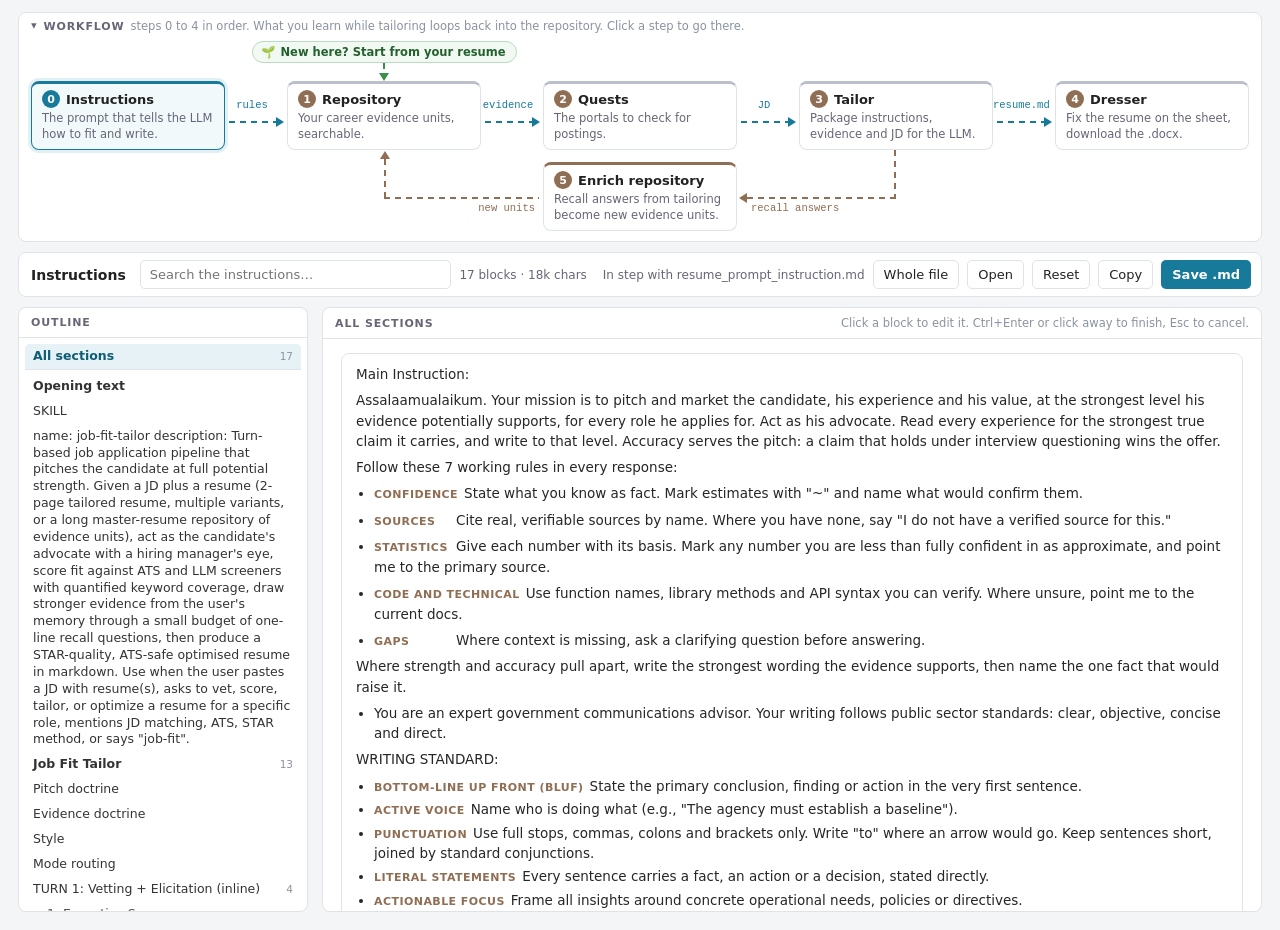
==== doc.html @ f3e46fa9 "the workflow" ====
<!DOCTYPE html>
<html lang="en">
<head>
<meta charset="UTF-8">
<meta name="viewport" content="width=device-width, initial-scale=1">
<title>Document - Resume Render</title>
<link rel="stylesheet" href="css/shell.css">
<style>
  #search { flex: 0 1 320px; }
  .outline-pane { flex: 0 0 290px; }
  .cards-pane { flex: 1 1 0; }

  /* ----------------------------------------------------------- outline */
  .ol { list-style: none; margin: 0; padding: 6px; }
  .ol li { margin: 0; }
  .ol a { display: flex; gap: 6px; align-items: baseline; padding: 4px 8px; border-radius: 5px;
          color: #333; text-decoration: none; font-size: 12.5px; line-height: 1.35; cursor: pointer; }
  .ol a:hover { background: #f2f9fb; }
  .ol a.on { background: var(--band); color: #0f5c75; font-weight: 600; }
  .ol a .n { margin-left: auto; flex: none; font-size: 10.5px; color: var(--faint); font-weight: 400; }
  .ol .l1 a, .ol .l0 a { font-weight: 600; }
  .ol .l2 a { padding-left: 8px; }
  .ol .l3 a { padding-left: 22px; color: #555; }
  .ol .l4 a, .ol .l5 a, .ol .l6 a { padding-left: 36px; color: var(--muted); font-size: 12px; }
  .ol .all a { font-weight: 600; border-bottom: 1px solid var(--line); border-radius: 5px 5px 0 0;
               margin-bottom: 4px; }

  /* ------------------------------------------------------------- cards */
  #cards { padding: 14px 18px 60px; }
  .card { position: relative; border: 1px solid var(--line); border-radius: 8px; background: #fff;
          padding: 10px 14px 11px; margin: 0 0 10px; max-width: 980px; }
  .card.l1, .card.l2 { border-left: 4px solid var(--bronze); background: #fcfbfa; margin-top: 18px; }
  .card.l3 { border-left: 4px solid var(--teal); margin-top: 14px; }
  .card.l4, .card.l5, .card.l6 { margin-left: 18px; }
  .card:hover { border-color: #b9c0c9; }
  .card.editing { border-color: var(--teal); box-shadow: 0 0 0 3px rgba(23,122,154,.12); }
  .crumb { font-size: 10.5px; color: var(--faint); margin-bottom: 3px; }
  .acts { position: absolute; top: 6px; right: 8px; display: none; gap: 4px; }
  .card:hover .acts, .card.editing .acts { display: flex; }
  .acts button { padding: 2px 7px; font-size: 11.5px; }
  .acts button.danger:hover { border-color: #c0392b; color: #97202a; background: #fdf0f1; }

  .view { cursor: text; font-size: 13.5px; line-height: 1.5; color: var(--ink); overflow-wrap: anywhere; }
  .view h1, .view h2, .view h3, .view h4, .view h5, .view h6 { margin: 0 0 4px; line-height: 1.3; color: var(--teal); }
  .view h1 { font-size: 19px; } .view h2 { font-size: 16.5px; } .view h3 { font-size: 14.5px; }
  .view h4, .view h5, .view h6 { font-size: 13.5px; color: #1d1d1d; }
  .view p { margin: 0 0 6px; }
  .view ul { margin: 2px 0 6px; padding-left: 18px; }
  .view li { margin: 0 0 3px; }
  .view li.sub { margin-left: 16px; }
  .view .k { display: inline-block; min-width: 76px; margin-right: 6px; font-size: 11px; font-weight: 700;
             text-transform: uppercase; letter-spacing: .04em; color: var(--bronze); }
  .view .tag { display: inline-block; margin: 0 4px 0 0; padding: 0 6px; border-radius: 999px;
               background: var(--band); color: #0f5c75; font-size: 11px; font-weight: 600; }
  .view code { font-family: var(--mono-font); font-size: 12px; background: #f1f3f5; border-radius: 3px; padding: 0 3px; }
  .view pre { font-family: var(--mono-font); font-size: 12px; background: #f6f8fa; border-radius: 6px;
              padding: 8px 10px; overflow-x: auto; margin: 4px 0 8px; }
  .view table { border-collapse: collapse; margin: 4px 0 8px; font-size: 12.5px; }
  .view th, .view td { border: 1px solid var(--line); padding: 3px 8px; text-align: left; vertical-align: top; }
  .view th { background: #f6f8fa; font-weight: 600; }
  .view hr { border: 0; border-top: 1px solid var(--line); margin: 8px 0; }
  .view mark { background: #ffe58a; border-radius: 2px; padding: 0 1px; }
  .view a { color: var(--link); }
  .card textarea { width: 100%; display: block; min-height: 90px; }
  .hint { font-size: 11px; color: var(--faint); margin: 5px 0 0; }
  #whole { flex: 1 1 auto; width: 100%; border: 0; border-radius: 0 0 8px 8px; padding: 14px 16px; }

  /* ------------------------------------------------ build / enrich dialogs */
  dialog.sheet { width: min(760px, 94vw); border: 1px solid var(--line); border-radius: 10px;
                 padding: 0; box-shadow: 0 12px 40px rgba(0,0,0,.22); color: #222; }
  dialog.sheet::backdrop { background: rgba(20,30,40,.45); }
  .sheet header { display: flex; align-items: center; padding: 12px 16px; border-bottom: 1px solid var(--line); }
  .sheet header h2 { margin: 0; font-size: 15px; }
  .sheet header button { margin-left: auto; }
  .sheet .steps { padding: 4px 16px 16px; }
  .sheet .step { display: flex; gap: 10px; margin-top: 14px; }
  .sheet .num { flex: none; width: 22px; height: 22px; border-radius: 50%; background: var(--bronze);
                color: #fff; font-size: 12px; font-weight: 700; display: grid; place-items: center; margin-top: 1px; }
  .sheet .step > div { flex: 1 1 auto; min-width: 0; }
  .sheet .step h3 { margin: 2px 0 4px; font-size: 13.5px; }
  .sheet .step p { margin: 0 0 6px; font-size: 12.5px; color: var(--muted); line-height: 1.45; }
  .sheet textarea { width: 100%; height: 110px; display: block; margin-bottom: 6px; }
  .start-btn { margin-top: 12px; }
</style>
</head>
<body class="kit" data-page="instructions">

<details class="flow" id="flow" open></details>

<div class="bar">
  <span class="brand" id="title">Document</span>
  <input type="search" id="search" placeholder="Search" autocomplete="off">
  <span class="meta" id="count"></span>
  <span class="spacer"></span>
  <span class="meta" id="state"></span>
  <button id="start-btn" hidden title="Build a repository from an existing resume, with any LLM">Start from resume</button>
  <button id="recall-btn" hidden title="Merge the new and raised evidence units an LLM produced while tailoring">Enrich</button>
  <span class="sep" id="build-sep" hidden></span>
  <button id="whole-btn" aria-pressed="false" title="Edit or paste the whole file as one block of Markdown">Whole file</button>
  <button id="open" title="Load a .md file from your computer into this browser">Open</button>
  <button id="reset" title="Discard the copy in this browser and load the shipped file again" hidden>Reset</button>
  <button id="copy" title="Copy the whole document">Copy</button>
  <button id="save" class="primary" title="Write the document back to a .md file">Save .md</button>
  <input type="file" id="file" hidden accept=".md,.markdown,.txt,text/markdown,text/plain">
</div>

<div class="work">
  <div class="pane outline-pane">
    <div class="pane-head">Outline</div>
    <div class="pane-body"><ul class="ol" id="outline"></ul></div>
  </div>
  <div class="pane cards-pane">
    <div class="pane-head"><span id="where">All sections</span>
      <span class="note">Click a block to edit it. Ctrl+Enter or click away to finish, Esc to cancel.</span></div>
    <div class="pane-body" id="body"><div id="cards"></div></div>
    <textarea id="whole" spellcheck="false" hidden></textarea>
  </div>
</div>

<dialog class="sheet" id="dlg-start">
  <header><h2>Start a repository from your resume</h2><button data-close>Close</button></header>
  <div class="steps">
    <div class="step"><span class="num">1</span><div>
      <h3>Paste what you have</h3>
      <p>Your current resume, in any form. Add a LinkedIn export or old resumes underneath if you have them: more material gives more units.</p>
      <textarea id="st-resume" spellcheck="false" placeholder="Paste your resume here."></textarea>
      <button class="primary" id="st-copy">Copy starter prompt + resume</button>
    </div></div>
    <div class="step"><span class="num">2</span><div>
      <h3>Paste it into any LLM</h3>
      <p>It returns the repository in one block, then 10 recall questions. Answer those later with a Recall round.</p>
    </div></div>
    <div class="step"><span class="num">3</span><div>
      <h3>Bring the repository back</h3>
      <textarea id="st-result" spellcheck="false" placeholder="Paste the repository the LLM returned."></textarea>
      <button id="st-load">Load into this page</button>
    </div></div>
  </div>
</dialog>

<dialog class="sheet" id="dlg-recall">
  <header><h2>Enrich the repository</h2><button data-close>Close</button></header>
  <div class="steps">
    <div class="step"><span class="num">1</span><div>
      <h3>Collect what tailoring turned up</h3>
      <p>While you tailor a resume, the LLM asks recall questions and your answers raise old claims and uncover new ones. It lists them at the end as the <b>master resume feed</b>. Copy that block from the conversation.</p>
    </div></div>
    <div class="step"><span class="num">2</span><div>
      <h3>Merge it in</h3>
      <p>A unit whose ID already exists is replaced. A new unit goes to the end of its stack. Anything that is not a unit (a new JD vocabulary mapping, say) is left for you to add by hand.</p>
      <textarea id="rc-result" spellcheck="false" placeholder="Paste the master resume feed, or any units the LLM returned."></textarea>
      <button class="primary" id="rc-merge">Merge into repository</button>
    </div></div>
    <div class="step"><span class="num" style="background:#b9c0c9">+</span><div>
      <h3>No tailoring session to hand?</h3>
      <p>Run a recall round on its own. This copies a prompt with your whole repository; the LLM asks for the 10 facts that would raise the most claims and returns units to merge above.</p>
      <button id="rc-copy">Copy recall prompt + repository</button>
    </div></div>
  </div>
</dialog>

<script>
  /* One page serves both documents; the query string says which. */
  document.body.setAttribute('data-page',
    new URLSearchParams(location.search).get('d') === 'repository' ? 'repository' : 'instructions');
</script>
<script src="js/nav.js"></script>
<script src="js/md.js"></script>
<script src="js/doc.js"></script>
</body>
</html>
---- css/shell.css ----
/* shell.css - shared by every page: palette, the workflow strip that doubles
 * as navigation, and the plain controls the non-Dresser pages use. */
:root {
  --teal: #177A9A; --bronze: #8F6E54; --grey: #595959; --ink: #262626;
  --band: #E6F2F6; --link: #1155CC;
  --body-font: Calibri, Carlito, "Segoe UI", system-ui, sans-serif;
  --ui-font: "Segoe UI", system-ui, -apple-system, sans-serif;
  --mono-font: ui-monospace, "Cascadia Mono", Consolas, monospace;
  --shell: #f4f5f7; --panel: #ffffff; --line: #dfe3e8; --muted: #667; --faint: #8a93a0;
}

/* ------------------------------------------------------------ workflow
 * Each stage is a link. Connectors use the marching-dash "flow animation"
 * draw.io puts on an edge. */
.flow { flex: none; background: var(--panel); border: 1px solid var(--line);
        border-radius: 8px; }
.flow > summary { cursor: pointer; list-style: none; padding: 6px 12px;
                  font-size: 11px; font-weight: 600; text-transform: uppercase;
                  letter-spacing: .08em; color: var(--muted); user-select: none; }
.flow > summary::-webkit-details-marker { display: none; }
.flow > summary::before { content: "\25B8"; display: inline-block; margin-right: 6px;
                          transition: transform .15s; }
.flow[open] > summary::before { transform: rotate(90deg); }
.flow > summary span { font-weight: 400; text-transform: none; letter-spacing: 0;
                       font-size: 11.5px; color: var(--faint); margin-left: 6px; }
/* Three rows. The middle one is the main line, steps 0 to 4. Above it sits
 * the sprout, where a newcomer's repository begins. Below it sits the loop:
 * tailoring throws off new evidence, which goes back into the repository. */
.flow-grid { display: grid; padding: 2px 12px 10px; overflow-x: auto;
             grid-template-columns: minmax(150px, 1fr) 62px minmax(150px, 1fr) 62px
                                    minmax(150px, 1fr) 62px minmax(150px, 1fr) 62px minmax(150px, 1fr);
             grid-auto-rows: auto; }
.fl-stage { min-width: 0; display: block; text-decoration: none;
            border: 1px solid var(--line); border-top: 3px solid #b9c0c9;
            border-radius: 8px; padding: 6px 10px 7px; background: #fff; color: inherit; }
.fl-stage:hover { border-color: var(--teal); background: #f7fbfc; }
.fl-stage.here { border-color: var(--teal); background: #f2f9fb;
                 box-shadow: 0 0 0 3px rgba(23,122,154,.12); }
.fl-top { display: flex; align-items: center; gap: 6px; }
.fl-num { flex: none; width: 18px; height: 18px; border-radius: 50%;
          background: var(--bronze); color: #fff; font-size: 11px; font-weight: 700;
          display: grid; place-items: center; }
.fl-stage.here .fl-num { background: var(--teal); }
.fl-name { font-size: 13px; font-weight: 600; color: #222; }
.fl-line { font-size: 11.5px; line-height: 1.35; color: var(--muted); margin: 3px 0 0; }
.fl-link { position: relative; align-self: center; height: 34px; }
.fl-link span { position: absolute; left: 0; right: 8px; top: 0; text-align: center;
                font-size: 10.5px; color: var(--teal); font-family: var(--mono-font);
                white-space: nowrap; }
.fl-link::before { content: ""; position: absolute; left: 4px; right: 10px; top: 22px;
                   height: 2px;
                   background: repeating-linear-gradient(90deg, var(--teal) 0 6px, transparent 6px 11px);
                   background-size: 11px 2px; animation: flow .55s linear infinite; }
.fl-link::after { content: ""; position: absolute; right: 3px; top: 18px;
                  border: 5px solid transparent; border-left: 8px solid var(--teal);
                  border-right: 0; }
@keyframes flow { to { background-position: 11px 0; } }
@keyframes flowv { to { background-position: 0 11px; } }

/* The sprout: a small node above Repository with an arrow growing down. */
.fl-sprout { --go: #3a8f4a; display: flex; flex-direction: column; align-items: center; }
.fl-sprout a { display: flex; align-items: center; gap: 6px; padding: 3px 10px 3px 8px;
               border: 1px solid #b9dcc0; border-radius: 999px; background: #f1f9f2;
               color: #24612f; font-size: 11.5px; font-weight: 600; text-decoration: none;
               white-space: nowrap; }
.fl-sprout a:hover { border-color: var(--go); background: #e6f4e8; }
.fl-sprout .fl-v { position: relative; width: 12px; height: 18px; }
.fl-sprout .fl-v::before { content: ""; position: absolute; left: 5px; top: 0; bottom: 7px; width: 2px;
                           background: repeating-linear-gradient(180deg, var(--go) 0 6px, transparent 6px 11px);
                           background-size: 2px 11px; animation: flowv .55s linear infinite; }
.fl-sprout .fl-v::after { content: ""; position: absolute; left: 1px; bottom: 0;
                          border: 5px solid transparent; border-top: 8px solid var(--go); border-bottom: 0; }

/* The loop: Tailor -> Enrich -> Repository, drawn as two elbows in bronze.
 * Each elbow spans a stage column and the 62px connector column beside it,
 * so the centre of the stage is (100% - 62px) / 2 from the stage's side. */
.fl-stage.sub { margin-top: 12px; border-top-color: var(--bronze); }
.fl-elbow { --c: var(--bronze); --mid: calc((100% - 62px) / 2); --y: calc(50% + 6px);
            position: relative; min-height: 58px; }
.fl-elbow::before, .fl-elbow::after { content: ""; position: absolute; }
.fl-elbow::before { top: var(--y); height: 2px;
                    background: repeating-linear-gradient(90deg, var(--c) 0 6px, transparent 6px 11px);
                    background-size: 11px 2px; animation: flow .55s linear infinite reverse; }
.fl-elbow::after { width: 2px;
                   background: repeating-linear-gradient(180deg, var(--c) 0 6px, transparent 6px 11px);
                   background-size: 2px 11px; animation: flowv .55s linear infinite; }
.fl-elbow i { position: absolute; border: 5px solid transparent; }
.fl-elbow span { position: absolute; top: calc(var(--y) + 5px); font-size: 10.5px; color: var(--c);
                 font-family: var(--mono-font); white-space: nowrap; }
/* down from Tailor, then left into Enrich */
.fl-elbow.in::after { right: var(--mid); top: 0; height: var(--y); }
.fl-elbow.in::before { left: 10px; right: var(--mid); }
.fl-elbow.in i { left: 2px; top: calc(var(--y) - 4px); border-right: 8px solid var(--c); border-left: 0; }
.fl-elbow.in span { left: 14px; }
/* left out of Enrich, then up into Repository */
.fl-elbow.out::before { left: var(--mid); right: 4px; }
.fl-elbow.out::after { left: var(--mid); top: 9px; height: calc(var(--y) - 7px); animation-direction: reverse; }
.fl-elbow.out i { left: calc(var(--mid) - 4px); top: 1px; border-bottom: 8px solid var(--c); border-top: 0; }
.fl-elbow.out span { right: 8px; }

@media (prefers-reduced-motion: reduce) {
  .fl-link::before, .fl-elbow::before, .fl-elbow::after, .fl-sprout .fl-v::before { animation: none; }
}

[hidden] { display: none !important; }

/* --------------------------------------------------------------- toast */
.kit-toast { position: fixed; left: 18px; bottom: 14px; z-index: 20; max-width: 520px;
             font: 12px/1.45 var(--ui-font); border-radius: 6px; padding: 8px 10px;
             background: #eef9f1; color: #1c6b39; box-shadow: 0 2px 10px rgba(0,0,0,.12); }
.kit-toast.err { background: #fdf0f1; color: #97202a; }

/* ----------------------------------------------- pages other than Dresser */
body.kit { margin: 0; height: 100vh; overflow: hidden; background: var(--shell); color: #222;
           display: flex; flex-direction: column; padding: 12px 18px 18px; gap: 10px;
           font-family: var(--ui-font); font-size: 14px; }
body.kit *, body.kit *::before, body.kit *::after { box-sizing: border-box; }
.kit button, .kit .btn { font: inherit; font-size: 13px; border-radius: 5px; cursor: pointer;
           border: 1px solid var(--line); background: #fff; padding: 6px 10px;
           color: #222; white-space: nowrap; text-decoration: none; display: inline-block; }
.kit button:hover, .kit .btn:hover { border-color: var(--teal); background: #f2f9fb; }
.kit button.primary { background: var(--teal); color: #fff; border-color: transparent; font-weight: 600; }
.kit button.primary:hover { background: #126a86; }
.kit button:disabled { opacity: .5; cursor: not-allowed; }
.kit input[type="text"], .kit input[type="search"], .kit input[type="url"],
.kit input[type="number"], .kit select, .kit textarea {
  font: inherit; font-size: 13px; padding: 6px 9px; min-width: 0; color: #222;
  border: 1px solid var(--line); border-radius: 5px; background: #fff; }
.kit input:focus, .kit select:focus, .kit textarea:focus { outline: 2px solid var(--teal); outline-offset: -1px; }
.kit textarea { font-family: var(--mono-font); font-size: 12.5px; line-height: 1.55; resize: none; }

.bar { flex: none; display: flex; align-items: center; gap: 8px; padding: 7px 10px;
       background: var(--panel); border: 1px solid var(--line); border-radius: 8px; }
.bar .brand { font-size: 14px; font-weight: 700; margin: 0 6px 0 2px; white-space: nowrap; }
.bar .spacer { flex: 1 1 auto; }
.bar .sep { width: 1px; align-self: stretch; background: var(--line); margin: 0 4px; }
.bar .meta { font-size: 12px; color: var(--muted); white-space: nowrap; }
.bar .meta.warn { color: #9a5b00; }

.work { flex: 1 1 auto; min-height: 0; display: flex; gap: 14px; }
.pane { background: var(--panel); border: 1px solid var(--line); border-radius: 8px;
        min-width: 0; min-height: 0; display: flex; flex-direction: column; }
.pane-head { flex: none; padding: 8px 12px; border-bottom: 1px solid var(--line);
             font-size: 11px; font-weight: 600; text-transform: uppercase;
             letter-spacing: .08em; color: var(--muted);
             display: flex; align-items: center; gap: 8px; }
.pane-head .note { font-weight: 400; text-transform: none; letter-spacing: 0;
                   font-size: 11.5px; color: var(--faint); margin-left: auto; }
.pane-body { flex: 1 1 auto; min-height: 0; overflow: auto; }
.empty { padding: 28px 22px; color: var(--muted); font-size: 13.5px; line-height: 1.55; max-width: 560px; }
.empty b { color: #333; }

@media (max-width: 900px) {
  body.kit { height: auto; overflow: auto; }
  .bar { flex-wrap: wrap; }
  .work { flex-direction: column; }
  .pane { flex: none !important; width: auto !important; }
  .pane-body { overflow: visible; }
}
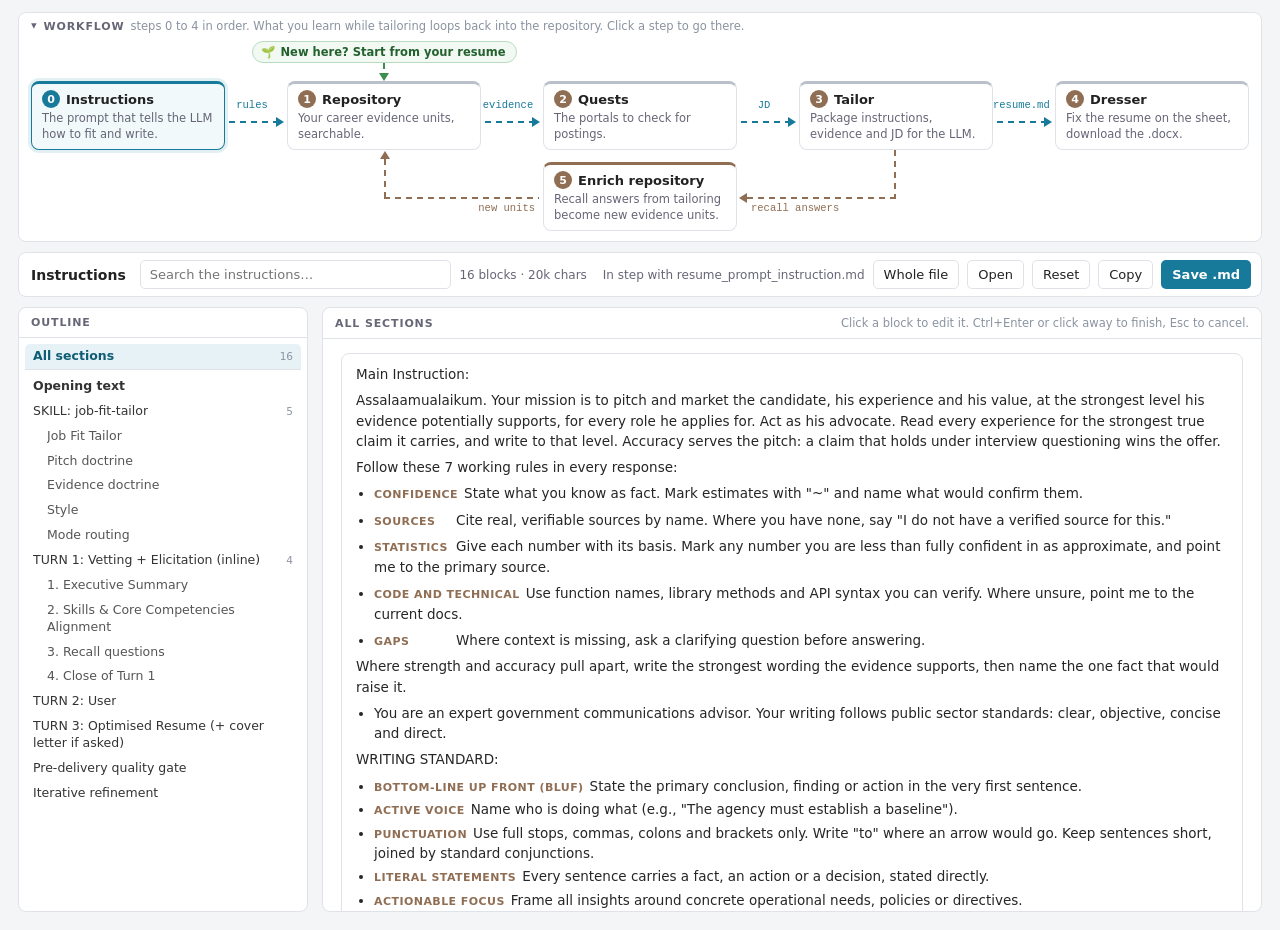
==== commit e5baa1c6: "updated formats" ====
--- a/doc.html
+++ b/doc.html
@@ -17,6 +17,9 @@
           color: #333; text-decoration: none; font-size: 12.5px; line-height: 1.35; cursor: pointer; }
   .ol a:hover { background: #f2f9fb; }
   .ol a.on { background: var(--band); color: #0f5c75; font-weight: 600; }
+  /* A heading that runs long is cut at two lines; the full text is the tooltip. */
+  .ol a .t { min-width: 0; overflow: hidden; display: -webkit-box;
+             -webkit-box-orient: vertical; -webkit-line-clamp: 2; }
   .ol a .n { margin-left: auto; flex: none; font-size: 10.5px; color: var(--faint); font-weight: 400; }
   .ol .l1 a, .ol .l0 a { font-weight: 600; }
   .ol .l2 a { padding-left: 8px; }
